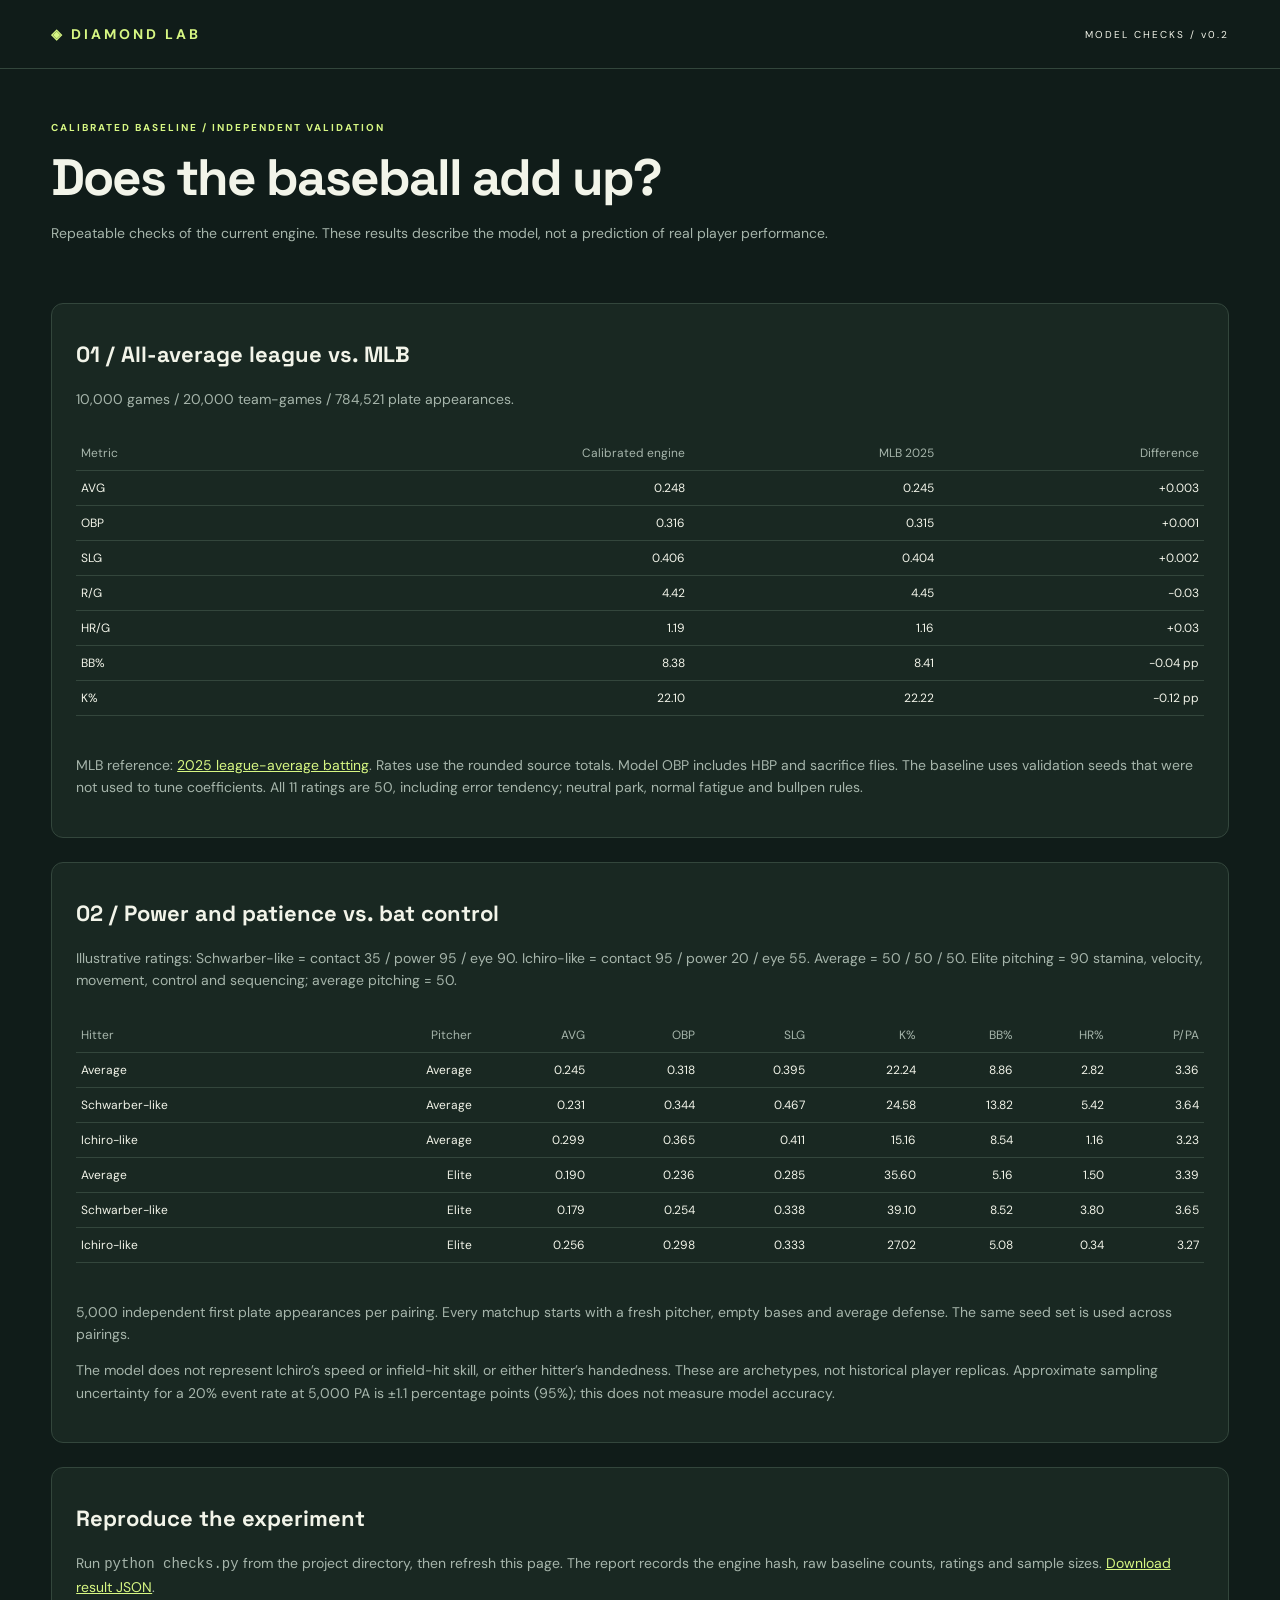
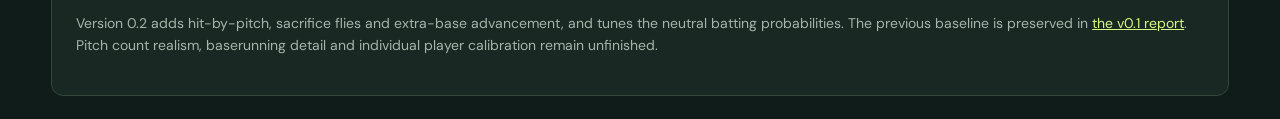
==== public/checks.html @ a0df8a4d "Add baseball simulator and custom league mode" ====
<!doctype html><html lang="en"><head><meta charset="utf-8"><meta name="viewport" content="width=device-width,initial-scale=1"><title>Diamond Lab · Model checks</title><link rel="stylesheet" href="style.css"></head><body><header><a class="brand" href="/">◈ DIAMOND LAB</a><span>MODEL CHECKS / v0.2</span></header><main><section class="intro"><div><div class="eyebrow">CALIBRATED BASELINE / INDEPENDENT VALIDATION</div><h1>Does the baseball add up?</h1><p>Repeatable checks of the current engine. These results describe the model, not a prediction of real player performance.</p></div></section><section class="panel"><h2>01 / All-average league vs. MLB</h2><p id="sample"></p><div id="baseline" class="scroll"></div><p>MLB reference: <a href="https://www.baseball-reference.com/tools/share.fcgi?id=j7IEM" style="color:var(--lime)">2025 league-average batting</a>. Rates use the rounded source totals. Model OBP includes HBP and sacrifice flies. The baseline uses validation seeds that were not used to tune coefficients. All 11 ratings are 50, including error tendency; neutral park, normal fatigue and bullpen rules.</p></section><section class="panel"><h2>02 / Power and patience vs. bat control</h2><p>Illustrative ratings: Schwarber-like = contact 35 / power 95 / eye 90. Ichiro-like = contact 95 / power 20 / eye 55. Average = 50 / 50 / 50. Elite pitching = 90 stamina, velocity, movement, control and sequencing; average pitching = 50.</p><div id="matchups" class="scroll"></div><p id="method"></p><p>The model does not represent Ichiro’s speed or infield-hit skill, or either hitter’s handedness. These are archetypes, not historical player replicas. Approximate sampling uncertainty for a 20% event rate at 5,000 PA is ±1.1 percentage points (95%); this does not measure model accuracy.</p></section><section class="panel"><h2>Reproduce the experiment</h2><p>Run <code>python checks.py</code> from the project directory, then refresh this page. The report records the engine hash, raw baseline counts, ratings and sample sizes. <a href="checks.json" style="color:var(--lime)">Download result JSON</a>.</p><p>Version 0.2 adds hit-by-pitch, sacrifice flies and extra-base advancement, and tunes the neutral batting probabilities. The previous baseline is preserved in <a href="checks-before.json" style="color:var(--lime)">the v0.1 report</a>. Pitch count realism, baserunning detail and individual player calibration remain unfinished.</p></section></main><script>
const fmt=(k,v)=>['AVG','OBP','SLG'].includes(k)?v.toFixed(3):v.toFixed(2);
function table(head,rows){return '<table><thead><tr>'+head.map(x=>'<th>'+x+'</th>').join('')+'</tr></thead><tbody>'+rows.map(r=>'<tr>'+r.map(x=>'<td>'+x+'</td>').join('')+'</tr>').join('')+'</tbody></table>';}
fetch('checks.json').then(r=>{if(!r.ok)throw Error('Run python checks.py to generate results.');return r.json();}).then(r=>{document.getElementById('sample').textContent=r.games.toLocaleString()+' games / '+(r.games*2).toLocaleString()+' team-games / '+r.baseline.PA.toLocaleString()+' plate appearances.';document.getElementById('baseline').innerHTML=table(['Metric','Calibrated engine','MLB 2025','Difference'],Object.keys(r.mlb_2025).map(k=>[k,fmt(k,r.baseline[k]),fmt(k,r.mlb_2025[k]),(r.baseline[k]>=r.mlb_2025[k]?'+':'')+fmt(k,r.baseline[k]-r.mlb_2025[k])+(k.includes('%')?' pp':'')]));const cols=['AVG','OBP','SLG','K%','BB%','HR%','P/PA'];document.getElementById('matchups').innerHTML=table(['Hitter','Pitcher',...cols],r.matchups.map(m=>[m.hitter,m.pitcher,...cols.map(k=>fmt(k,m[k]))]));document.getElementById('method').textContent=r.matchups_per_pair.toLocaleString()+' independent first plate appearances per pairing. Every matchup starts with a fresh pitcher, empty bases and average defense. The same seed set is used across pairings.';}).catch(e=>document.getElementById('sample').textContent=e.message);
</script></body></html>
---- public/style.css ----
@import url('https://fonts.googleapis.com/css2?family=DM+Sans:wght@400;500;600;700&family=Space+Grotesk:wght@400;500;600;700&display=swap');
:root{color-scheme:dark;--bg:#101c19;--panel:#192822;--line:#33463c;--muted:#a6b5ab;--lime:#d7f783}*{box-sizing:border-box}body{margin:0;background:var(--bg);color:#f2f4e9;font-family:'DM Sans',sans-serif;font-size:14px}header,footer{padding:25px 4%;display:flex;align-items:center;justify-content:space-between;border-bottom:1px solid var(--line);gap:20px}header>span{font-size:10px;letter-spacing:2px}.brand{font-weight:700;letter-spacing:3px;color:var(--lime);text-decoration:none}.badge{border:1px solid var(--line);padding:9px 12px;border-radius:30px}main{max-width:1440px;margin:auto;padding:0 4%}.intro{display:flex;align-items:center;justify-content:space-between;padding:52px 0 44px;overflow:hidden}.eyebrow{font-size:10px;letter-spacing:2px;color:var(--lime);font-weight:700}h1,h2,h3{font-family:'Space Grotesk',sans-serif}h1{font-size:clamp(32px,4vw,55px);line-height:1.1;letter-spacing:-2px;margin:16px 0}p{line-height:1.6;color:var(--muted)}.diamond{width:175px;height:175px;border:1px solid #66835e;transform:rotate(45deg);margin:30px 85px;background:repeating-linear-gradient(0deg,#243e2c 0 22px,#294531 22px 44px);border-radius:48% 0 0 0;position:relative;box-shadow:0 0 0 25px #192b21,0 0 0 26px #344a34}.base{position:absolute;width:10px;height:10px;background:var(--lime)}.b1{left:30px;top:30px}.b2{right:30px;top:30px}.b3{left:30px;bottom:30px}.b4{right:30px;bottom:30px}.mound{position:absolute;top:75px;left:75px;transform:rotate(-45deg)}.layout{display:grid;grid-template-columns:300px 1fr;gap:24px}.panel{background:var(--panel);border:1px solid var(--line);border-radius:12px;padding:24px;margin-bottom:24px}h2{font-size:22px;margin:12px 0 20px}h3{margin:12px 0}.muted{font-size:12px;color:var(--muted)}label{display:block;color:var(--muted);font-size:11px;letter-spacing:.4px;margin:12px 0}input,select{display:block;width:100%;border:1px solid #415449;background:#102019;color:#f2f4e9;padding:10px;border-radius:5px;margin-top:7px;font:inherit;font-size:13px}button,.upload{background:var(--lime);border:0;color:#142319;padding:12px 16px;border-radius:6px;font-weight:700;cursor:pointer;letter-spacing:0}button:hover,.upload:hover{filter:brightness(1.12)}button:disabled{opacity:.5;cursor:wait}.upload{text-align:center;font-size:13px}.upload input{display:none}.quiet{background:transparent;color:var(--muted);border:1px solid var(--line);padding:9px;font-size:11px}.sectiontop{display:flex;justify-content:space-between;align-items:center;gap:10px}.teams{display:grid;grid-template-columns:1fr 1fr;gap:22px}.slot{width:100%;display:flex;text-align:left;gap:12px;padding:10px 0;border-bottom:1px solid var(--line);border-radius:0;background:transparent;color:#e4ecdf;font-weight:400}.slot b{color:var(--lime);font-size:11px;width:24px}.slot small{margin-left:auto;color:var(--muted)}.controls{display:flex;align-items:end;gap:16px;border-top:1px solid var(--line);margin-top:20px;padding-top:10px}.controls label{flex:1;margin-bottom:0}.controls button{height:40px}.vaultcard{width:100%;margin-top:8px;background:#233e2c;color:#e4ecdf;text-align:left;border:1px solid var(--line)}.vaultcard.selected{border-color:var(--lime)}.note{background:transparent}.note p{font-size:12px}table{width:100%;border-collapse:collapse;margin:12px 0 24px;font-size:12px}td,th{text-align:right;padding:9px 5px;border-bottom:1px solid var(--line)}td:first-child,th:first-child{text-align:left}th{color:var(--muted);font-weight:400}.score{font-family:'Space Grotesk';font-size:34px;color:var(--lime);margin:12px 0}.scroll{overflow:auto}details{border-bottom:1px solid var(--line);padding:12px 0;font-size:12px}summary{cursor:pointer;line-height:1.6}summary strong{color:var(--lime)}.pitch{display:inline-block;padding:6px 9px;margin:7px 4px 0 0;background:#102019;border-radius:3px;color:var(--muted)}#plays{max-height:480px;overflow:auto}#status{position:fixed;bottom:20px;left:50%;transform:translateX(-50%);background:var(--lime);color:#15251c;border-radius:8px;padding:14px 22px;box-shadow:0 4px 24px #0008;max-width:90%;z-index:10}#status:empty{display:none}footer{margin-top:35px;border-top:1px solid var(--line);border-bottom:0;font-size:10px;letter-spacing:1px;color:var(--muted)}@media(max-width:950px){.layout{grid-template-columns:1fr}.diamond{margin-right:40px}aside{display:grid;grid-template-columns:1fr 1fr;gap:20px}}@media(max-width:600px){header>span,.diamond{display:none}.teams{grid-template-columns:1fr}.controls{flex-wrap:wrap}aside{display:block}.panel{padding:18px}.intro{padding:30px 0}.sectiontop{align-items:flex-start}footer span{display:none}}
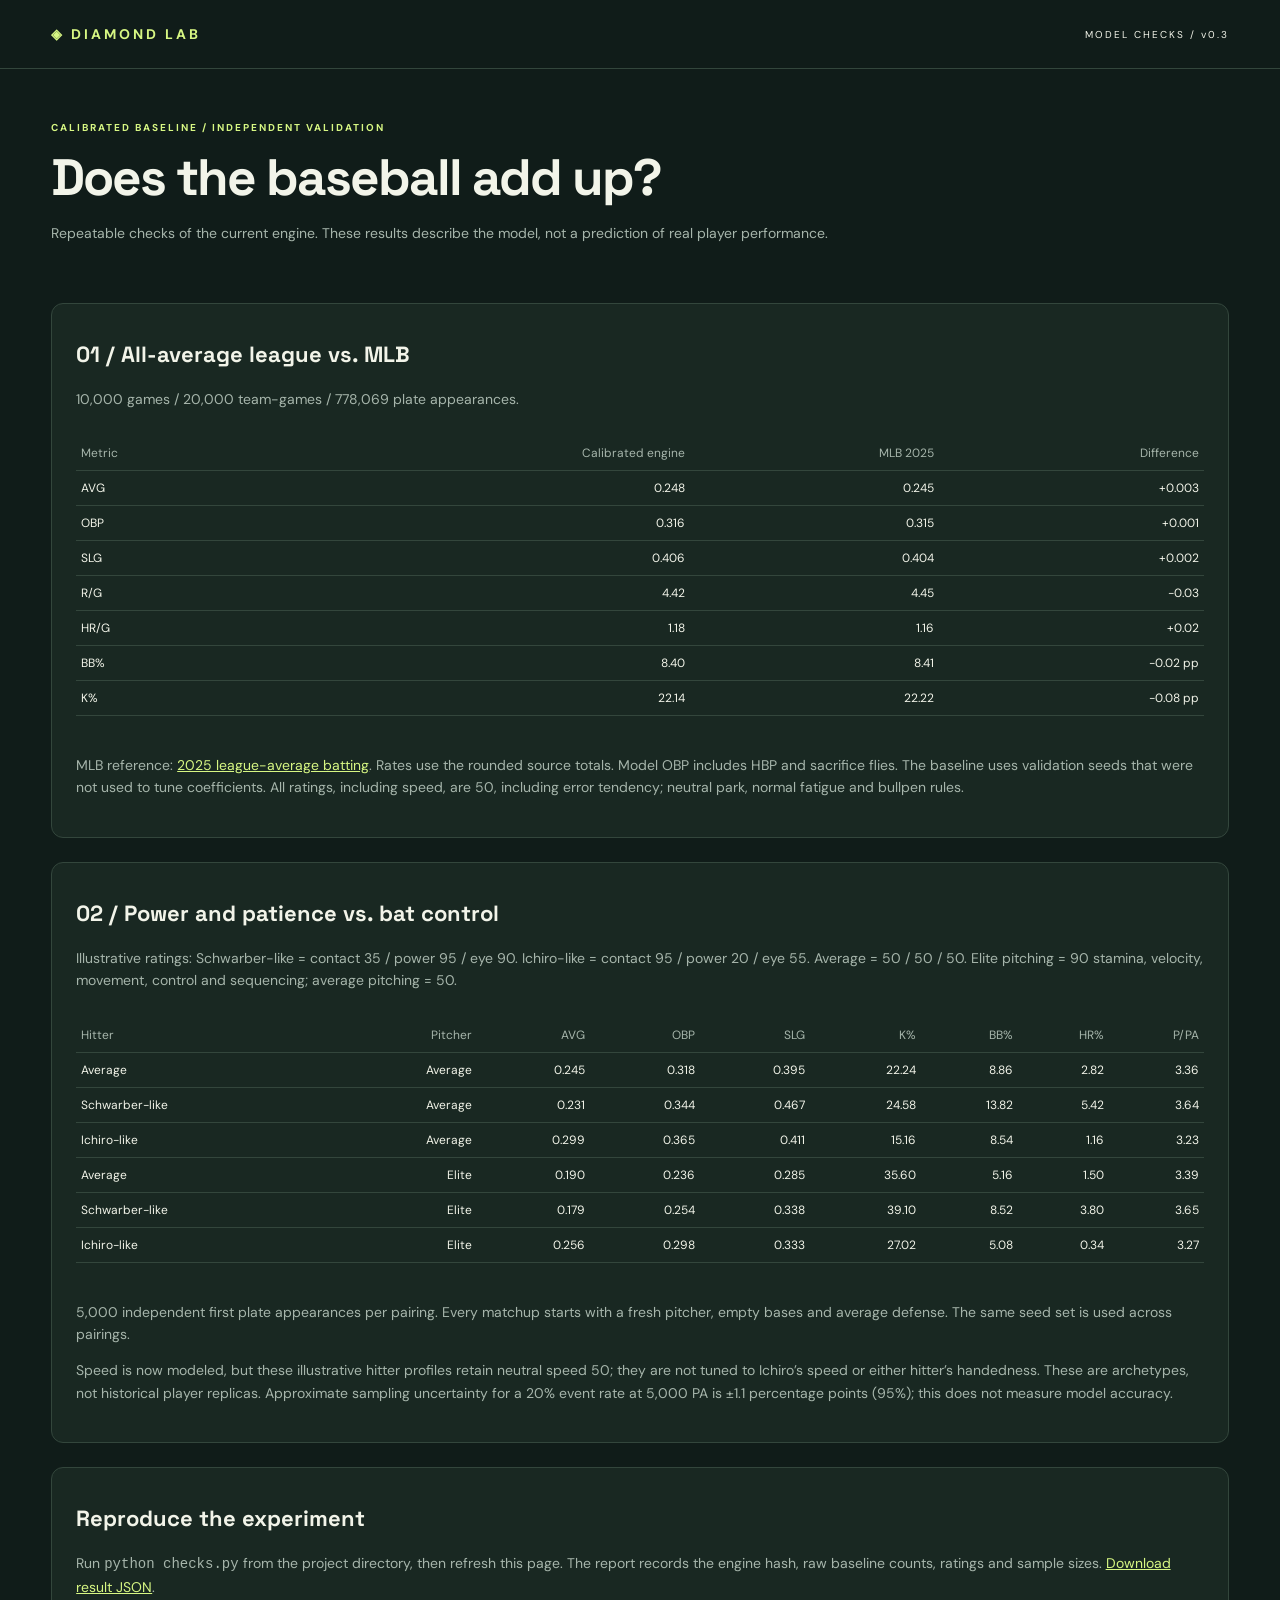
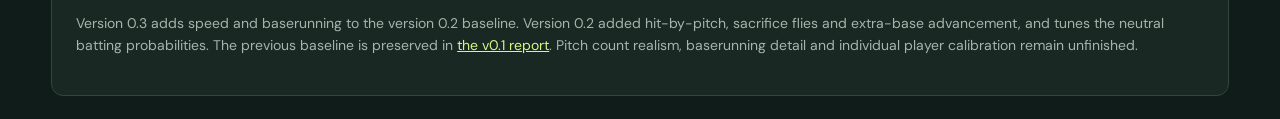
==== commit 9b99582e: "Add solo team management, speed and career potential development" ====
--- a/public/checks.html
+++ b/public/checks.html
@@ -1,4 +1,4 @@
-<!doctype html><html lang="en"><head><meta charset="utf-8"><meta name="viewport" content="width=device-width,initial-scale=1"><title>Diamond Lab · Model checks</title><link rel="stylesheet" href="style.css"></head><body><header><a class="brand" href="/">◈ DIAMOND LAB</a><span>MODEL CHECKS / v0.2</span></header><main><section class="intro"><div><div class="eyebrow">CALIBRATED BASELINE / INDEPENDENT VALIDATION</div><h1>Does the baseball add up?</h1><p>Repeatable checks of the current engine. These results describe the model, not a prediction of real player performance.</p></div></section><section class="panel"><h2>01 / All-average league vs. MLB</h2><p id="sample"></p><div id="baseline" class="scroll"></div><p>MLB reference: <a href="https://www.baseball-reference.com/tools/share.fcgi?id=j7IEM" style="color:var(--lime)">2025 league-average batting</a>. Rates use the rounded source totals. Model OBP includes HBP and sacrifice flies. The baseline uses validation seeds that were not used to tune coefficients. All 11 ratings are 50, including error tendency; neutral park, normal fatigue and bullpen rules.</p></section><section class="panel"><h2>02 / Power and patience vs. bat control</h2><p>Illustrative ratings: Schwarber-like = contact 35 / power 95 / eye 90. Ichiro-like = contact 95 / power 20 / eye 55. Average = 50 / 50 / 50. Elite pitching = 90 stamina, velocity, movement, control and sequencing; average pitching = 50.</p><div id="matchups" class="scroll"></div><p id="method"></p><p>The model does not represent Ichiro’s speed or infield-hit skill, or either hitter’s handedness. These are archetypes, not historical player replicas. Approximate sampling uncertainty for a 20% event rate at 5,000 PA is ±1.1 percentage points (95%); this does not measure model accuracy.</p></section><section class="panel"><h2>Reproduce the experiment</h2><p>Run <code>python checks.py</code> from the project directory, then refresh this page. The report records the engine hash, raw baseline counts, ratings and sample sizes. <a href="checks.json" style="color:var(--lime)">Download result JSON</a>.</p><p>Version 0.2 adds hit-by-pitch, sacrifice flies and extra-base advancement, and tunes the neutral batting probabilities. The previous baseline is preserved in <a href="checks-before.json" style="color:var(--lime)">the v0.1 report</a>. Pitch count realism, baserunning detail and individual player calibration remain unfinished.</p></section></main><script>
+<!doctype html><html lang="en"><head><meta charset="utf-8"><meta name="viewport" content="width=device-width,initial-scale=1"><title>Diamond Lab · Model checks</title><link rel="stylesheet" href="style.css"></head><body><header><a class="brand" href="/">◈ DIAMOND LAB</a><span>MODEL CHECKS / v0.3</span></header><main><section class="intro"><div><div class="eyebrow">CALIBRATED BASELINE / INDEPENDENT VALIDATION</div><h1>Does the baseball add up?</h1><p>Repeatable checks of the current engine. These results describe the model, not a prediction of real player performance.</p></div></section><section class="panel"><h2>01 / All-average league vs. MLB</h2><p id="sample"></p><div id="baseline" class="scroll"></div><p>MLB reference: <a href="https://www.baseball-reference.com/tools/share.fcgi?id=j7IEM" style="color:var(--lime)">2025 league-average batting</a>. Rates use the rounded source totals. Model OBP includes HBP and sacrifice flies. The baseline uses validation seeds that were not used to tune coefficients. All ratings, including speed, are 50, including error tendency; neutral park, normal fatigue and bullpen rules.</p></section><section class="panel"><h2>02 / Power and patience vs. bat control</h2><p>Illustrative ratings: Schwarber-like = contact 35 / power 95 / eye 90. Ichiro-like = contact 95 / power 20 / eye 55. Average = 50 / 50 / 50. Elite pitching = 90 stamina, velocity, movement, control and sequencing; average pitching = 50.</p><div id="matchups" class="scroll"></div><p id="method"></p><p>Speed is now modeled, but these illustrative hitter profiles retain neutral speed 50; they are not tuned to Ichiro’s speed or either hitter’s handedness. These are archetypes, not historical player replicas. Approximate sampling uncertainty for a 20% event rate at 5,000 PA is ±1.1 percentage points (95%); this does not measure model accuracy.</p></section><section class="panel"><h2>Reproduce the experiment</h2><p>Run <code>python checks.py</code> from the project directory, then refresh this page. The report records the engine hash, raw baseline counts, ratings and sample sizes. <a href="checks.json" style="color:var(--lime)">Download result JSON</a>.</p><p>Version 0.3 adds speed and baserunning to the version 0.2 baseline. Version 0.2 added hit-by-pitch, sacrifice flies and extra-base advancement, and tunes the neutral batting probabilities. The previous baseline is preserved in <a href="checks-before.json" style="color:var(--lime)">the v0.1 report</a>. Pitch count realism, baserunning detail and individual player calibration remain unfinished.</p></section></main><script>
 const fmt=(k,v)=>['AVG','OBP','SLG'].includes(k)?v.toFixed(3):v.toFixed(2);
 function table(head,rows){return '<table><thead><tr>'+head.map(x=>'<th>'+x+'</th>').join('')+'</tr></thead><tbody>'+rows.map(r=>'<tr>'+r.map(x=>'<td>'+x+'</td>').join('')+'</tr>').join('')+'</tbody></table>';}
 fetch('checks.json').then(r=>{if(!r.ok)throw Error('Run python checks.py to generate results.');return r.json();}).then(r=>{document.getElementById('sample').textContent=r.games.toLocaleString()+' games / '+(r.games*2).toLocaleString()+' team-games / '+r.baseline.PA.toLocaleString()+' plate appearances.';document.getElementById('baseline').innerHTML=table(['Metric','Calibrated engine','MLB 2025','Difference'],Object.keys(r.mlb_2025).map(k=>[k,fmt(k,r.baseline[k]),fmt(k,r.mlb_2025[k]),(r.baseline[k]>=r.mlb_2025[k]?'+':'')+fmt(k,r.baseline[k]-r.mlb_2025[k])+(k.includes('%')?' pp':'')]));const cols=['AVG','OBP','SLG','K%','BB%','HR%','P/PA'];document.getElementById('matchups').innerHTML=table(['Hitter','Pitcher',...cols],r.matchups.map(m=>[m.hitter,m.pitcher,...cols.map(k=>fmt(k,m[k]))]));document.getElementById('method').textContent=r.matchups_per_pair.toLocaleString()+' independent first plate appearances per pairing. Every matchup starts with a fresh pitcher, empty bases and average defense. The same seed set is used across pairings.';}).catch(e=>document.getElementById('sample').textContent=e.message);
